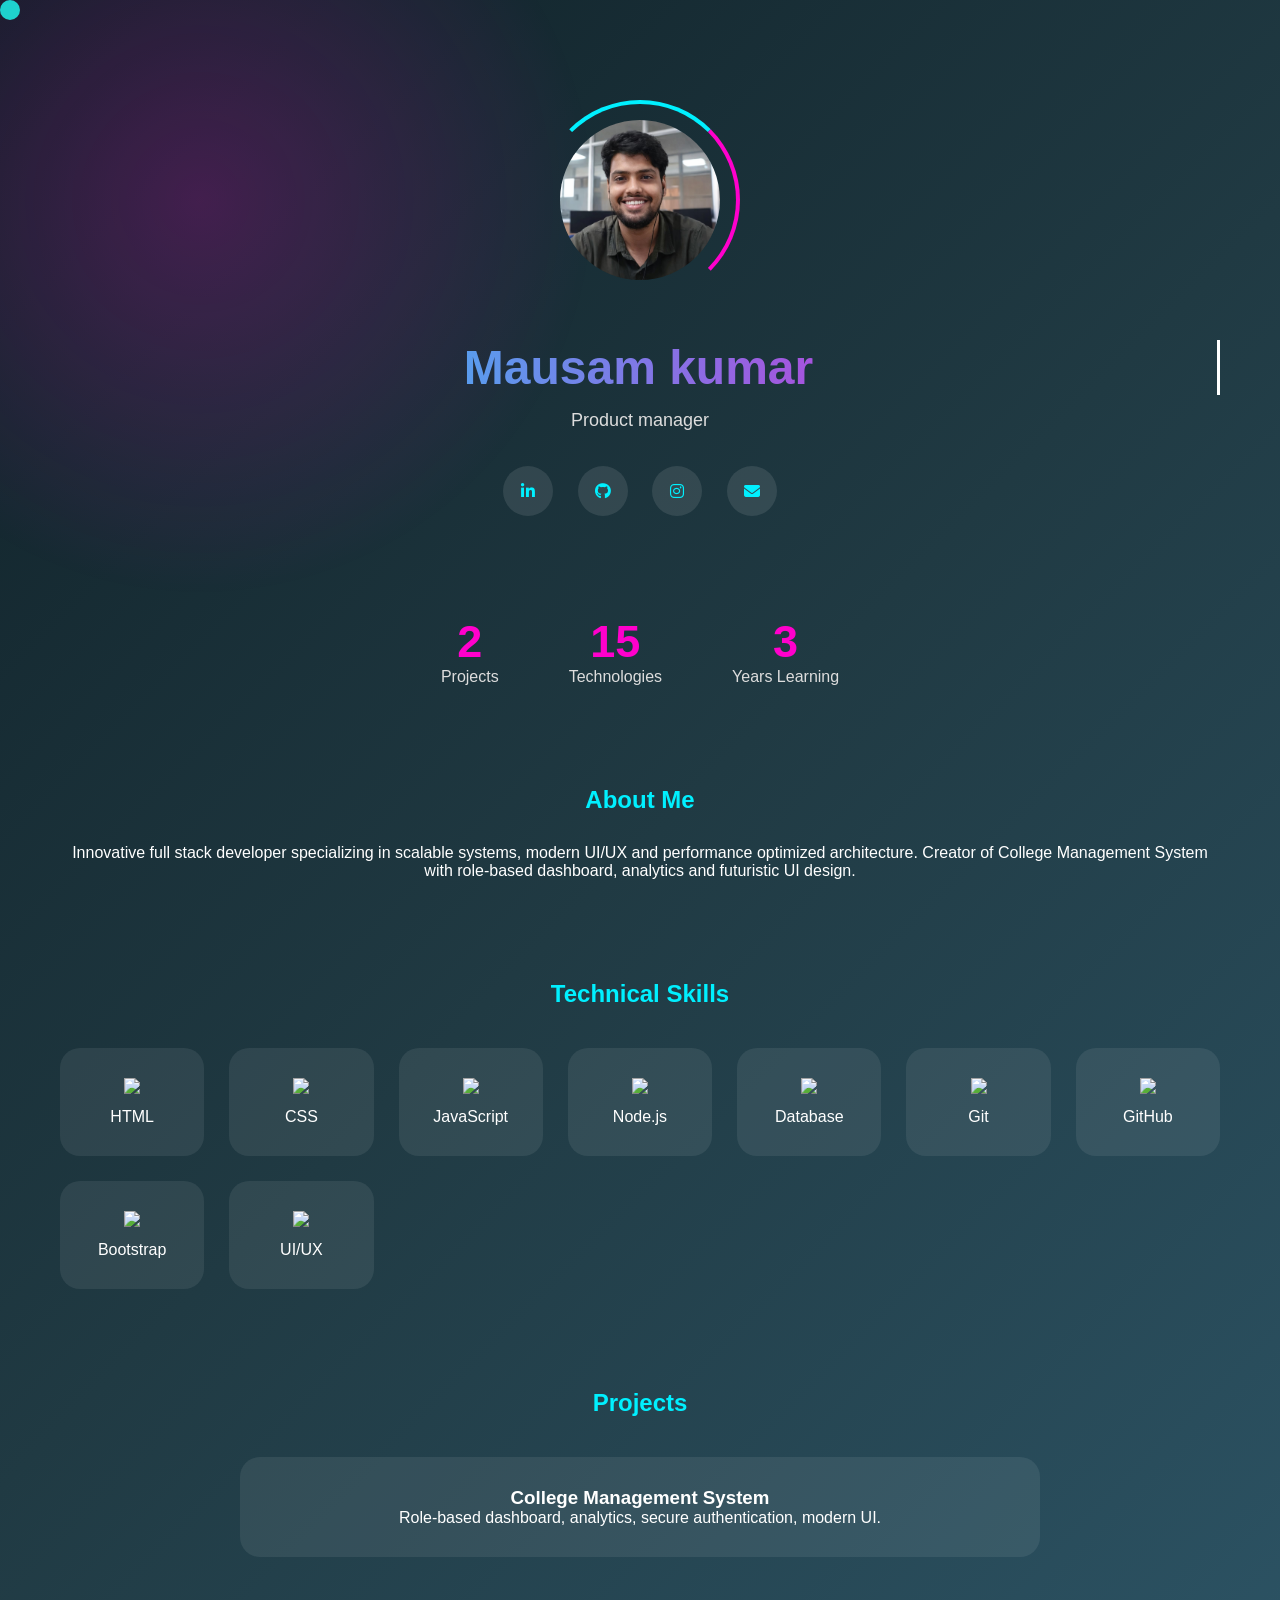
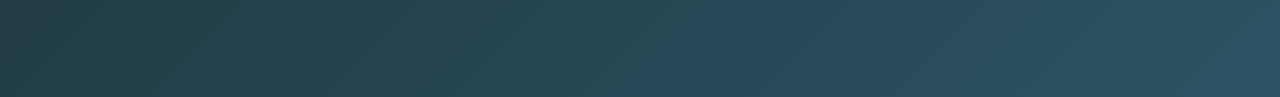
==== cmsteam/mausam.html @ ab65d727 "Initial commit: Clean frontend CMS dashboard" ====
<!DOCTYPE html>
<html>
<head>
<meta charset="UTF-8">
<meta name="viewport" content="width=device-width, initial-scale=1.0">
<title>Siddhartha Gupta | Ultra Developer</title>

<link rel="stylesheet" href="https://cdnjs.cloudflare.com/ajax/libs/font-awesome/6.5.0/css/all.min.css">

<style>

/* ================================
   GLOBAL RESET
================================ */

*{
margin:0;
padding:0;
box-sizing:border-box;
scroll-behavior:smooth;
font-family:'Segoe UI',sans-serif;
}

body{
background:linear-gradient(135deg,#0f2027,#203a43,#2c5364);
color:#fff;
overflow-x:hidden;
}

/* ================================
   ANIMATED BACKGROUND
================================ */

body::before{
content:"";
position:fixed;
width:800px;
height:800px;
background:radial-gradient(circle,#ff00cc33,transparent 70%);
top:-200px;
left:-200px;
animation:moveGlow 10s infinite alternate ease-in-out;
z-index:-2;
}

@keyframes moveGlow{
from{transform:translate(0,0);}
to{transform:translate(200px,150px);}
}

/* ================================
   CURSOR GLOW
================================ */

.cursor{
position:fixed;
width:20px;
height:20px;
border-radius:50%;
background:#00f0ff;
pointer-events:none;
mix-blend-mode:difference;
z-index:999;
}

/* ================================
   CONTAINER
================================ */

.container{
max-width:1200px;
margin:auto;
padding:100px 20px;
}

/* ================================
   HERO
================================ */

.hero{
text-align:center;
position:relative;
}

/* Rotating Outer Ring */

.ring{
width:200px;
height:200px;
margin:auto;
border-radius:50%;
border:4px solid transparent;
border-top:4px solid #00f0ff;
border-right:4px solid #ff00cc;
animation:spin 6s linear infinite;
position:relative;
}

@keyframes spin{
100%{transform:rotate(360deg);}
}

/* Static Image */

.ring img{
width:160px;
height:160px;
border-radius:50%;
position:absolute;
top:50%;
left:50%;
transform:translate(-50%,-50%);
object-fit:cover;
}

/* Name Reveal Animation */

.name{
margin-top:40px;
font-size:48px;
font-weight:bold;
background:linear-gradient(90deg,#00f0ff,#ff00cc);
-webkit-background-clip:text;
-webkit-text-fill-color:transparent;
overflow:hidden;
white-space:nowrap;
border-right:3px solid #fff;
width:0;
animation:typing 3s steps(20) forwards, blink 0.7s infinite;
}

@keyframes typing{
to{width:100%;}
}

@keyframes blink{
50%{border-color:transparent;}
}

.role{
margin-top:15px;
color:#ddd;
font-size:18px;
}

/* ================================
   SOCIAL ICONS
================================ */

.social{
margin-top:25px;
}

.social a{
display:inline-flex;
width:50px;
height:50px;
align-items:center;
justify-content:center;
border-radius:50%;
background:rgba(255,255,255,0.1);
margin:10px;
color:#00f0ff;
transition:0.3s;
}

.social a:hover{
background:#00f0ff;
color:#000;
transform:translateY(-6px);
}

/* ================================
   STATS
================================ */

.stats{
display:flex;
justify-content:center;
gap:70px;
margin-top:90px;
flex-wrap:wrap;
}

.stat{
text-align:center;
}

.stat h2{
font-size:45px;
color:#ff00cc;
}

.stat p{
color:#ddd;
}

/* ================================
   SECTION
================================ */

.section{
margin-top:100px;
text-align:center;
opacity:0;
transform:translateY(40px);
transition:1s;
}

.section.active{
opacity:1;
transform:translateY(0);
}

.section h2{
margin-bottom:30px;
color:#00f0ff;
}

/* ================================
   SKILLS GRID
================================ */

.skill-grid{
display:grid;
grid-template-columns:repeat(auto-fit,minmax(140px,1fr));
gap:25px;
margin-top:40px;
}

.skill{
background:rgba(255,255,255,0.08);
padding:30px;
border-radius:20px;
transition:0.4s;
transform-style:preserve-3d;
}

.skill img{
width:55px;
margin-bottom:10px;
}

.skill:hover{
transform:rotateY(10deg) scale(1.08);
box-shadow:0 0 25px #00f0ff;
}

/* ================================
   PROJECT CARD
================================ */

.project{
background:rgba(255,255,255,0.08);
padding:30px;
border-radius:20px;
max-width:800px;
margin:40px auto;
transition:0.4s;
}

.project:hover{
transform:scale(1.05);
box-shadow:0 0 25px #ff00cc;
}

/* Responsive */

@media(max-width:768px){
.stats{gap:30px;}
.name{font-size:36px;}
}

</style>
</head>

<body>

<div class="cursor"></div>

<div class="container">

<div class="hero">

<div class="ring">
<img src="image/mausam.jpg">
</div>

<div class="name">Mausam kumar</div>
<div class="role"> Product manager</div>

<div class="social">
<a><i class="fab fa-linkedin-in"></i></a>
<a><i class="fab fa-github"></i></a>
<a><i class="fab fa-instagram"></i></a>
<a><i class="fas fa-envelope"></i></a>
</div>

</div>

<div class="stats">
<div class="stat">
<h2 class="counter" data-count="2">0</h2>
<p>Projects</p>
</div>
<div class="stat">
<h2 class="counter" data-count="15">0</h2>
<p>Technologies</p>
</div>
<div class="stat">
<h2 class="counter" data-count="3">0</h2>
<p>Years Learning</p>
</div>
</div>

<div class="section">
<h2>About Me</h2>
<p>
Innovative full stack developer specializing in scalable systems,
modern UI/UX and performance optimized architecture.
Creator of College Management System with role-based dashboard,
analytics and futuristic UI design.
</p>
</div>

<div class="section">
<h2>Technical Skills</h2>
<div class="skill-grid">
<div class="skill"><img src="https://cdn.jsdelivr.net/gh/devicons/devicon/icons/html5/html5-original.svg"><br>HTML</div>
<div class="skill"><img src="https://cdn.jsdelivr.net/gh/devicons/devicon/icons/css3/css3-original.svg"><br>CSS</div>
<div class="skill"><img src="https://cdn.jsdelivr.net/gh/devicons/devicon/icons/javascript/javascript-original.svg"><br>JavaScript</div>
<div class="skill"><img src="https://cdn.jsdelivr.net/gh/devicons/devicon/icons/nodejs/nodejs-original.svg"><br>Node.js</div>
<div class="skill"><img src="https://cdn.jsdelivr.net/gh/devicons/devicon/icons/mysql/mysql-original.svg"><br>Database</div>
<div class="skill"><img src="https://cdn.jsdelivr.net/gh/devicons/devicon/icons/git/git-original.svg"><br>Git</div>
<div class="skill"><img src="https://cdn.jsdelivr.net/gh/devicons/devicon/icons/github/github-original.svg"><br>GitHub</div>
<div class="skill"><img src="https://cdn.jsdelivr.net/gh/devicons/devicon/icons/bootstrap/bootstrap-original.svg"><br>Bootstrap</div>
<div class="skill"><img src="https://cdn.jsdelivr.net/gh/devicons/devicon/icons/figma/figma-original.svg"><br>UI/UX</div>
</div>
</div>

<div class="section">
<h2>Projects</h2>
<div class="project">
<h3>College Management System</h3>
<p>Role-based dashboard, analytics, secure authentication, modern UI.</p>
</div>
</div>

</div>

<script>

/* Cursor Glow */
const cursor = document.querySelector(".cursor");
document.addEventListener("mousemove",e=>{
cursor.style.left = e.pageX+"px";
cursor.style.top = e.pageY+"px";
});

/* Counter Animation */
const counters = document.querySelectorAll('.counter');
counters.forEach(counter=>{
const update=()=>{
const target=+counter.getAttribute('data-count');
const count=+counter.innerText;
const inc=target/100;
if(count<target){
counter.innerText=Math.ceil(count+inc);
setTimeout(update,20);
}else{
counter.innerText=target;
}
};
update();
});

/* Scroll Reveal */
const sections = document.querySelectorAll('.section');
window.addEventListener('scroll',()=>{
sections.forEach(sec=>{
if(sec.getBoundingClientRect().top < window.innerHeight-100){
sec.classList.add('active');
}
});
});

</script>

</body>
</html>
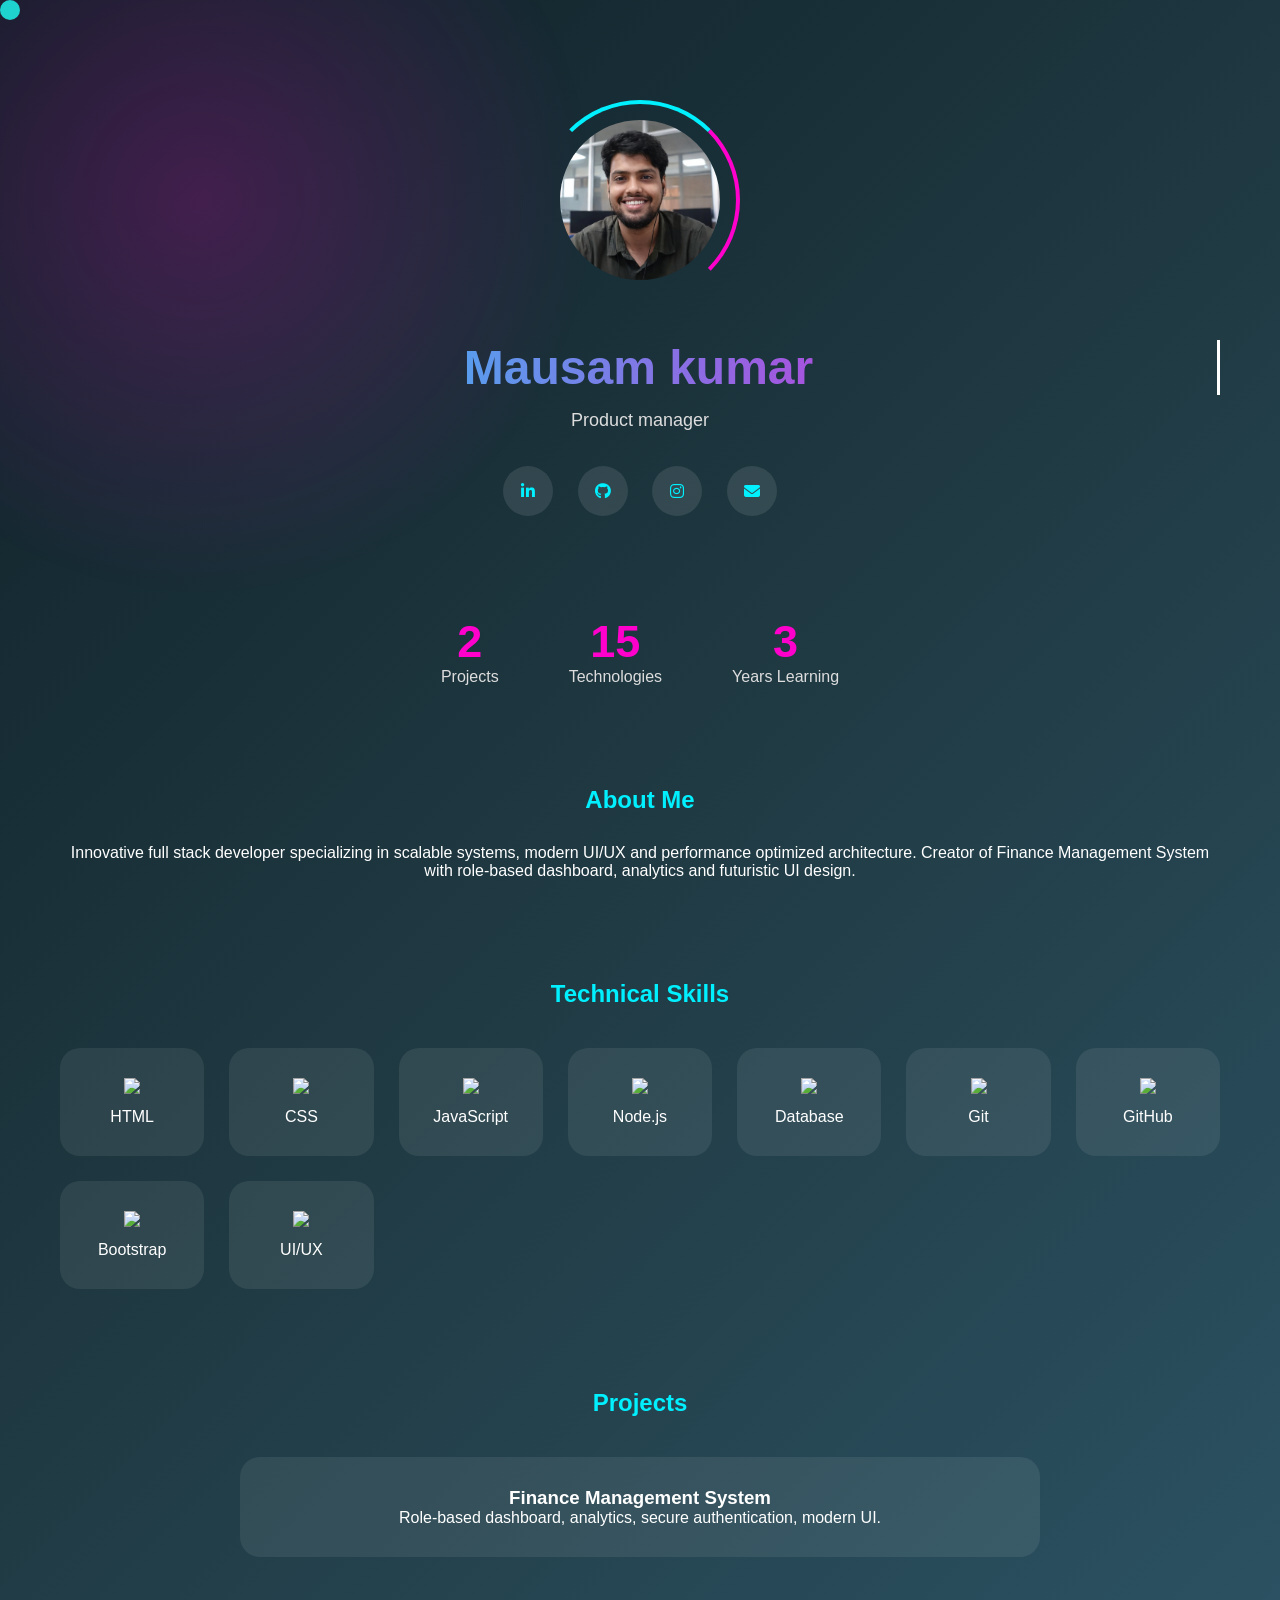
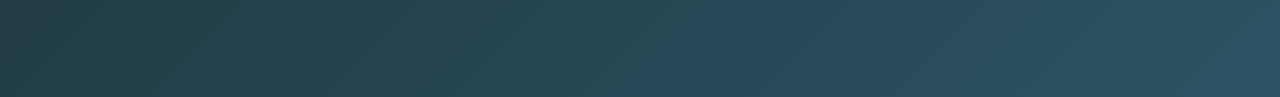
==== commit bf67dcf9: "Replace CMS with Finance Management System across all files" ====
--- a/cmsteam/mausam.html
+++ b/cmsteam/mausam.html
@@ -318,7 +318,7 @@
 <p>
 Innovative full stack developer specializing in scalable systems,
 modern UI/UX and performance optimized architecture.
-Creator of College Management System with role-based dashboard,
+Creator of Finance Management System with role-based dashboard,
 analytics and futuristic UI design.
 </p>
 </div>
@@ -341,7 +341,7 @@
 <div class="section">
 <h2>Projects</h2>
 <div class="project">
-<h3>College Management System</h3>
+<h3>Finance Management System</h3>
 <p>Role-based dashboard, analytics, secure authentication, modern UI.</p>
 </div>
 </div>
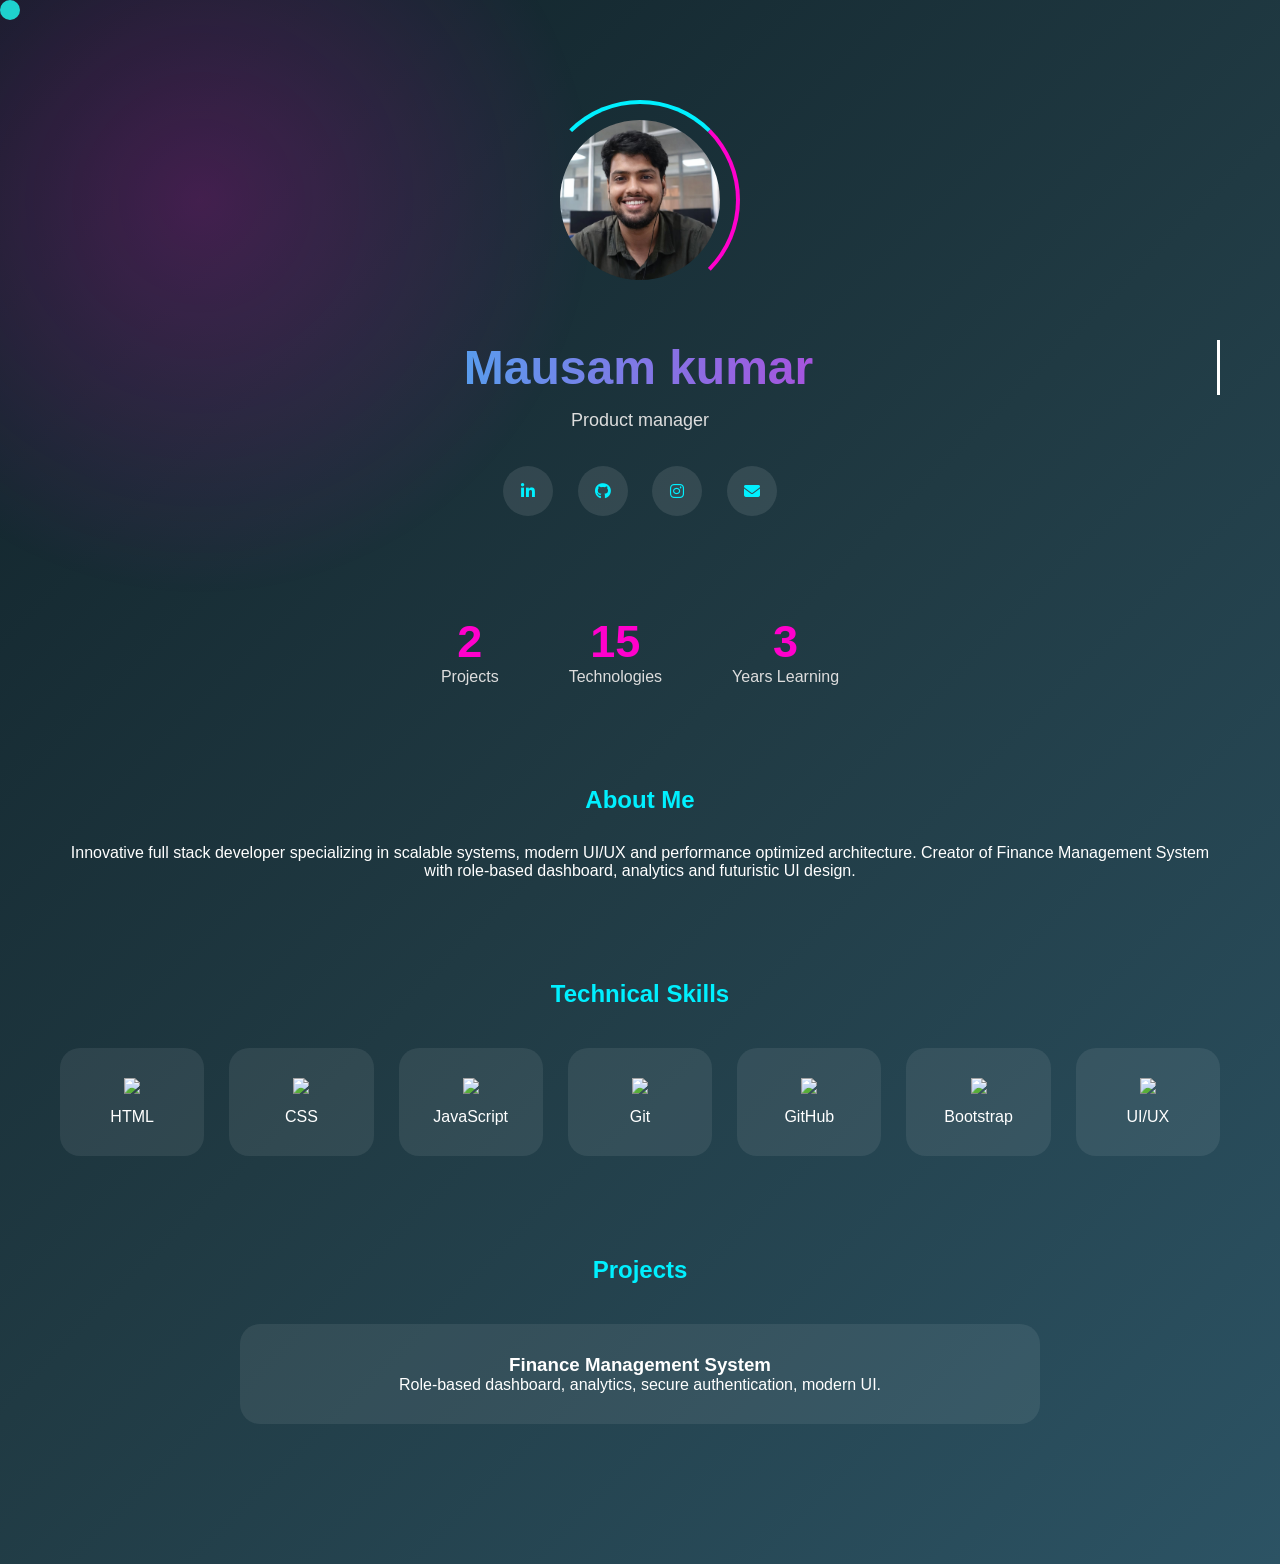
==== commit 6049e37d: "Code review: Remove AI claims, VanillaTilt references, backend skill mentions" ====
--- a/cmsteam/mausam.html
+++ b/cmsteam/mausam.html
@@ -329,8 +329,6 @@
 <div class="skill"><img src="https://cdn.jsdelivr.net/gh/devicons/devicon/icons/html5/html5-original.svg"><br>HTML</div>
 <div class="skill"><img src="https://cdn.jsdelivr.net/gh/devicons/devicon/icons/css3/css3-original.svg"><br>CSS</div>
 <div class="skill"><img src="https://cdn.jsdelivr.net/gh/devicons/devicon/icons/javascript/javascript-original.svg"><br>JavaScript</div>
-<div class="skill"><img src="https://cdn.jsdelivr.net/gh/devicons/devicon/icons/nodejs/nodejs-original.svg"><br>Node.js</div>
-<div class="skill"><img src="https://cdn.jsdelivr.net/gh/devicons/devicon/icons/mysql/mysql-original.svg"><br>Database</div>
 <div class="skill"><img src="https://cdn.jsdelivr.net/gh/devicons/devicon/icons/git/git-original.svg"><br>Git</div>
 <div class="skill"><img src="https://cdn.jsdelivr.net/gh/devicons/devicon/icons/github/github-original.svg"><br>GitHub</div>
 <div class="skill"><img src="https://cdn.jsdelivr.net/gh/devicons/devicon/icons/bootstrap/bootstrap-original.svg"><br>Bootstrap</div>
